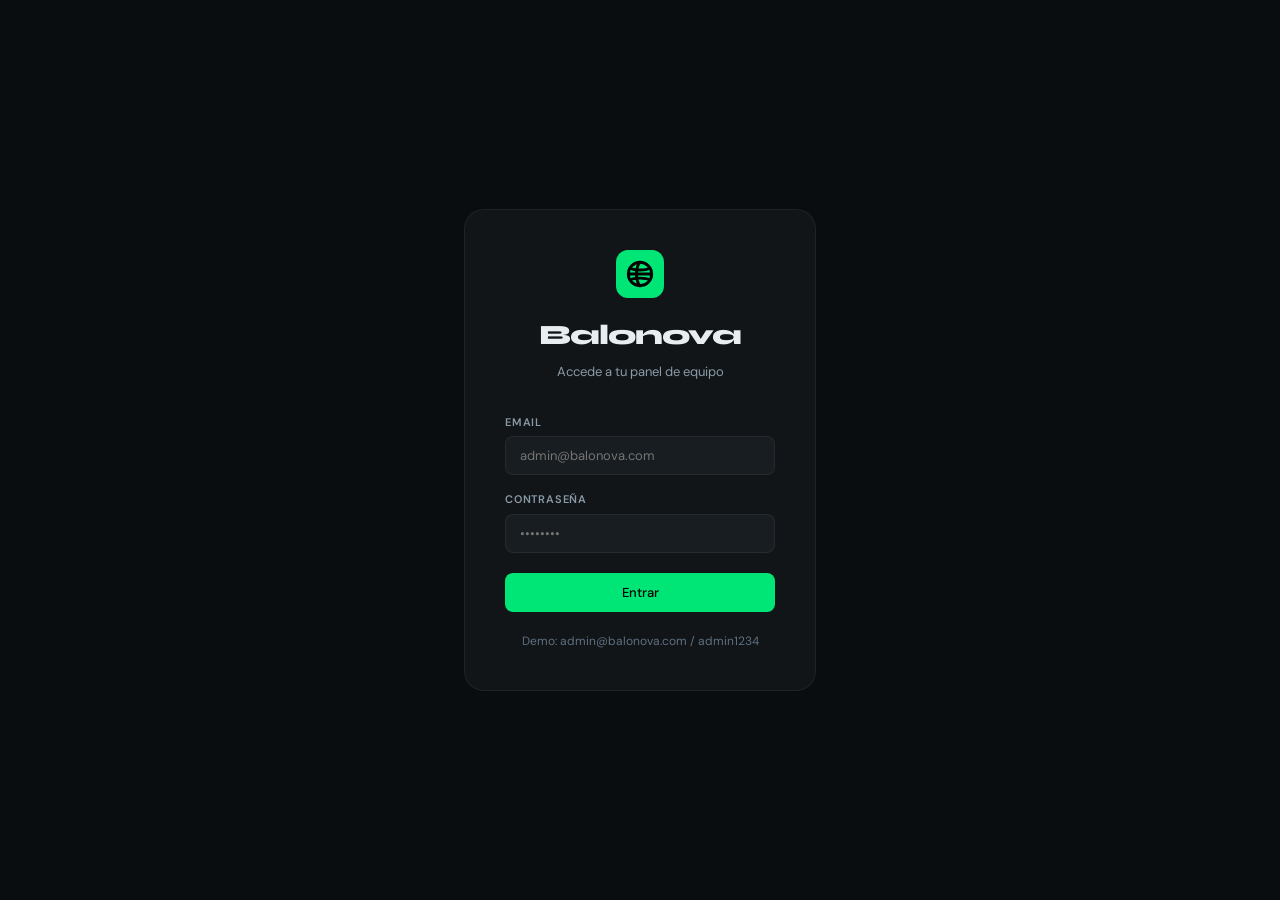
==== src/public/index.html @ 7b1c61cf "Inicial: estructura del proyecto Balonova" ====
<!DOCTYPE html>
<html lang="es">
<head>
    <meta charset="UTF-8">
    <meta name="viewport" content="width=device-width, initial-scale=1.0">
    <title>Acceso — Balonova</title>
    <link rel="preconnect" href="https://fonts.googleapis.com">
    <link href="https://fonts.googleapis.com/css2?family=DM+Sans:wght@300;400;500;600&family=Syne:wght@700;800&display=swap" rel="stylesheet">
    <link rel="stylesheet" href="css/main.css">
</head>
<body class="login-body">

  <div class="login-wrap">
    <div class="login-card">
      <div class="login-logo">
        <div class="logo-icon" style="width:48px;height:48px;margin:0 auto 16px;border-radius:12px">
          <svg viewBox="0 0 24 24" fill="none" stroke="#000" stroke-width="2.5" stroke-linecap="round" width="28" height="28">
            <circle cx="12" cy="12" r="10"/>
            <path d="M12 2 C8 6 8 18 12 22"/><path d="M2 12 H22"/>
            <path d="M4 7 C7 9 17 9 20 7"/><path d="M4 17 C7 15 17 15 20 17"/>
          </svg>
        </div>
        <div class="login-title">Balonova</div>
        <div class="login-sub">Accede a tu panel de equipo</div>
      </div>

      <!-- Zona donde el JS mostrará los errores -->
      <div id="login-error"></div>

      <!-- El formulario NO recarga la página: lo gestiona login.js con fetch -->
      <form id="login-form">
        <div class="form-group" style="margin-bottom:16px">
          <label class="form-label">Email</label>
          <input class="form-input" type="email" id="email" placeholder="admin@balonova.com" required>
        </div>
        <div class="form-group" style="margin-bottom:20px">
          <label class="form-label">Contraseña</label>
          <input class="form-input" type="password" id="password" placeholder="••••••••" required>
        </div>
        <button type="submit" class="btn btn-primary" style="width:100%;justify-content:center;padding:11px">
          Entrar
        </button>
      </form>

      <div style="text-align:center;margin-top:20px;font-size:12px;color:var(--muted)">
        Demo: admin@balonova.com / admin1234
      </div>
    </div>
  </div>

  <script src="js/api.js"></script>
  <script src="js/login.js"></script>
</body>
</html>
---- src/public/css/main.css ----
/* ============================================================
   main.css — Estilos globales de Balonova
   ============================================================ */

*, *::before, *::after { box-sizing: border-box; margin: 0; padding: 0; }

:root {
  --bg:        #0a0d0f;
  --surface:   #111518;
  --surface2:  #181d21;
  --surface3:  #1e252b;
  --border:    rgba(255,255,255,0.06);
  --accent:    #00e676;
  --accent2:   #00c853;
  --accent-dim: rgba(0,230,118,0.10);
  --text:      #e8edf0;
  --muted:     #607080;
  --muted2:    #8a9ba8;
  --win:       #00e676;
  --draw:      #ffd740;
  --loss:      #ff5252;
  --font-display: 'Syne', sans-serif;
  --font-body:    'DM Sans', sans-serif;
  --r:    12px;
  --r-lg: 20px;
}

html, body {
  height: 100%;
  background: var(--bg);
  color: var(--text);
  font-family: var(--font-body);
  font-size: 14px;
  line-height: 1.5;
}

a { text-decoration: none; color: inherit; }

/* ── Layout ── */
.shell { display: flex; height: 100vh; overflow: hidden; }

/* ── Sidebar ── */
.sidebar {
  width: 220px; min-width: 220px;
  background: var(--surface);
  border-right: 1px solid var(--border);
  display: flex; flex-direction: column;
}
.logo { padding: 28px 24px 24px; border-bottom: 1px solid var(--border); }
.logo-mark { display: flex; align-items: center; gap: 10px; }
.logo-icon {
  width: 32px; height: 32px; border-radius: 8px;
  background: var(--accent);
  display: flex; align-items: center; justify-content: center; flex-shrink: 0;
}
.logo-name { font-family: var(--font-display); font-size: 18px; font-weight: 800; letter-spacing: -0.5px; }
.logo-sub  { font-size: 11px; color: var(--muted); margin-top: 2px; letter-spacing: 0.5px; text-transform: uppercase; }

nav { padding: 16px 12px; flex: 1; }
.nav-item {
  display: flex; align-items: center; gap: 10px;
  padding: 9px 12px; border-radius: var(--r);
  cursor: pointer; transition: all 0.15s; color: var(--muted2);
  font-size: 13.5px; font-weight: 400;
  width: 100%; border: none; background: none;
  position: relative;
}
.nav-item:hover  { background: var(--surface2); color: var(--text); }
.nav-item.active { background: var(--accent-dim); color: var(--accent); font-weight: 500; }
.nav-item.active::before {
  content: ''; position: absolute; left: 0; top: 20%; bottom: 20%;
  width: 3px; border-radius: 0 3px 3px 0; background: var(--accent);
}
.nav-icon { display: flex; align-items: center; opacity: 0.7; width: 16px; height: 16px; }
.nav-item.active .nav-icon { opacity: 1; color: var(--accent); }

.sidebar-footer {
  padding: 16px 20px; border-top: 1px solid var(--border);
  display: flex; align-items: center; gap: 10px;
}
.avatar {
  width: 32px; height: 32px; border-radius: 50%;
  background: linear-gradient(135deg, #00c853, #1de9b6);
  display: flex; align-items: center; justify-content: center;
  font-weight: 700; font-size: 12px; color: #000; flex-shrink: 0;
}
.user-name { font-size: 13px; font-weight: 500; }
.user-role { font-size: 11px; color: var(--muted); }
.logout-btn { margin-left: auto; color: var(--muted); transition: color 0.15s; }
.logout-btn:hover { color: var(--loss); }

/* ── Main ── */
.main { flex: 1; display: flex; flex-direction: column; overflow: hidden; }

.topbar {
  padding: 20px 32px;
  display: flex; align-items: center; justify-content: space-between;
  border-bottom: 1px solid var(--border);
  background: var(--surface);
}
.topbar-title { font-family: var(--font-display); font-size: 22px; font-weight: 700; letter-spacing: -0.5px; }
.topbar-sub   { font-size: 13px; color: var(--muted2); margin-top: 2px; }
.topbar-actions { display: flex; gap: 10px; }

.content {
  flex: 1; overflow-y: auto; padding: 28px 32px;
}
.content::-webkit-scrollbar { width: 6px; }
.content::-webkit-scrollbar-thumb { background: var(--surface3); border-radius: 3px; }

/* ── Botones ── */
.btn {
  display: inline-flex; align-items: center; gap: 6px;
  padding: 8px 16px; border-radius: 8px; font-size: 13px; font-weight: 500;
  cursor: pointer; border: none; transition: all 0.15s; font-family: var(--font-body);
}
.btn-primary { background: var(--accent); color: #000; }
.btn-primary:hover { background: #33eb91; transform: translateY(-1px); }
.btn-ghost { background: var(--surface2); color: var(--text); border: 1px solid var(--border); }
.btn-ghost:hover { background: var(--surface3); }

/* ── Tarjetas estadísticas ── */
.stat-grid { display: grid; grid-template-columns: repeat(4, 1fr); gap: 16px; margin-bottom: 28px; }
.stat-card {
  background: var(--surface); border: 1px solid var(--border); border-radius: var(--r-lg);
  padding: 22px; transition: all 0.2s; position: relative; overflow: hidden;
}
.stat-card:hover { border-color: rgba(0,230,118,0.25); transform: translateY(-2px); }
.stat-label { font-size: 11px; font-weight: 600; letter-spacing: 1px; text-transform: uppercase; color: var(--muted); margin-bottom: 14px; display: flex; align-items: center; justify-content: space-between; }
.stat-icon  { width: 28px; height: 28px; border-radius: 8px; background: var(--accent-dim); display: flex; align-items: center; justify-content: center; }
.stat-value { font-family: var(--font-display); font-size: 36px; font-weight: 800; letter-spacing: -1px; line-height: 1; margin-bottom: 8px; }
.stat-delta.up { color: var(--accent); font-size: 12px; }
.stat-delta.neutral { color: var(--muted2); font-size: 12px; }

/* ── Dos columnas ── */
.two-col { display: grid; grid-template-columns: 1.4fr 1fr; gap: 20px; margin-bottom: 28px; }

/* ── Section header ── */
.section-header { display: flex; align-items: center; justify-content: space-between; margin-bottom: 16px; }
.section-title { font-family: var(--font-display); font-size: 15px; font-weight: 700; letter-spacing: -0.3px; }
.section-link { font-size: 12px; color: var(--muted2); transition: color 0.15s; }
.section-link:hover { color: var(--accent); }

/* ── Próximo partido ── */
.match-card, .results-card {
  background: var(--surface); border: 1px solid var(--border); border-radius: var(--r-lg); padding: 24px;
}
.next-match-badge {
  display: inline-flex; align-items: center; gap: 6px;
  background: rgba(0,230,118,0.12); color: var(--accent);
  font-size: 10px; font-weight: 700; letter-spacing: 1px; text-transform: uppercase;
  padding: 4px 10px; border-radius: 20px; margin-bottom: 20px;
  border: 1px solid rgba(0,230,118,0.2);
}
.next-match-badge::before {
  content: ''; width: 6px; height: 6px; border-radius: 50%;
  background: var(--accent); animation: pulse 2s infinite;
}
@keyframes pulse { 0%,100%{opacity:1} 50%{opacity:0.3} }
.match-vs { display: flex; align-items: center; justify-content: space-between; gap: 16px; margin-bottom: 24px; }
.match-team { text-align: center; }
.match-team-name { font-family: var(--font-display); font-size: 16px; font-weight: 700; }
.match-team-sub  { font-size: 11px; color: var(--muted); margin-top: 3px; }
.match-vs-badge  { background: var(--surface2); border: 1px solid var(--border); font-family: var(--font-display); font-size: 13px; font-weight: 700; padding: 8px 14px; border-radius: 8px; color: var(--muted2); }
.match-details   { display: grid; grid-template-columns: repeat(3, 1fr); gap: 12px; }
.match-detail    { background: var(--surface2); border-radius: 10px; padding: 12px; }
.match-detail-label { font-size: 10px; text-transform: uppercase; letter-spacing: 1px; color: var(--muted); margin-bottom: 5px; font-weight: 600; }
.match-detail-value { font-size: 13px; font-weight: 500; }

/* ── Resultados ── */
.result-item { display: flex; align-items: center; gap: 14px; padding: 12px 0; border-bottom: 1px solid var(--border); transition: padding 0.15s; }
.result-item:last-child { border-bottom: none; }
.result-item:hover { padding-left: 4px; }
.result-outcome { width: 6px; height: 6px; border-radius: 50%; flex-shrink: 0; }
.result-outcome.W { background: var(--win);  box-shadow: 0 0 6px var(--win); }
.result-outcome.D { background: var(--draw); box-shadow: 0 0 6px var(--draw); }
.result-outcome.L { background: var(--loss); box-shadow: 0 0 6px var(--loss); }
.result-info     { flex: 1; }
.result-opponent { font-size: 13px; font-weight: 500; }
.result-date     { font-size: 11px; color: var(--muted); margin-top: 2px; }
.result-score    { font-family: var(--font-display); font-size: 15px; font-weight: 700; }
.result-badge    { font-size: 10px; font-weight: 700; letter-spacing: 0.5px; padding: 3px 9px; border-radius: 20px; }
.result-badge.W  { background: rgba(0,230,118,0.12); color: var(--win); }
.result-badge.D  { background: rgba(255,215,64,0.12); color: var(--draw); }
.result-badge.L  { background: rgba(255,82,82,0.12);  color: var(--loss); }

/* ── Acciones rápidas ── */
.quick-actions { display: grid; grid-template-columns: repeat(3, 1fr); gap: 14px; margin-bottom: 28px; }
.action-card {
  background: var(--surface); border: 1px solid var(--border); border-radius: var(--r-lg);
  padding: 20px; cursor: pointer; transition: all 0.2s; display: flex; align-items: center; gap: 14px;
}
.action-card:hover { border-color: rgba(0,230,118,0.3); background: var(--surface2); transform: translateY(-2px); }
.action-icon  { width: 40px; height: 40px; border-radius: 10px; background: var(--accent-dim); display: flex; align-items: center; justify-content: center; flex-shrink: 0; color: var(--accent); }
.action-label { font-size: 13px; font-weight: 500; }
.action-sub   { font-size: 11px; color: var(--muted); margin-top: 3px; }

/* ── Tablas ── */
.table-card { background: var(--surface); border: 1px solid var(--border); border-radius: var(--r-lg); overflow: hidden; }
table { width: 100%; border-collapse: collapse; }
thead th { padding: 13px 18px; text-align: left; font-size: 10px; font-weight: 600; letter-spacing: 1px; text-transform: uppercase; color: var(--muted); background: var(--surface2); border-bottom: 1px solid var(--border); }
tbody tr { border-bottom: 1px solid var(--border); transition: background 0.15s; }
tbody tr:last-child { border-bottom: none; }
tbody tr:hover { background: var(--surface2); }
td { padding: 14px 18px; font-size: 13px; }
.player-cell { display: flex; align-items: center; gap: 12px; }
.player-avatar { width: 32px; height: 32px; border-radius: 50%; display: flex; align-items: center; justify-content: center; font-size: 12px; font-weight: 700; flex-shrink: 0; color: #000; }
.dorsal { font-family: var(--font-display); font-weight: 700; color: var(--muted2); }
.pos-badge { font-size: 10px; font-weight: 600; padding: 2px 8px; border-radius: 20px; }
.pos-Po { background: rgba(0,230,118,0.12); color: var(--win); }
.pos-Ex { background: rgba(0,196,255,0.12); color: #00c4ff; }
.pos-La { background: rgba(255,215,64,0.12); color: var(--draw); }
.pos-Pi { background: rgba(255,82,82,0.12);  color: var(--loss); }
.pos-Ce { background: rgba(180,0,255,0.12);  color: #c77dff; }
.status-dot { width: 7px; height: 7px; border-radius: 50%; }
.status-dot.ok     { background: var(--win); }
.status-dot.lesion { background: var(--loss); }
.status-dot.duda   { background: var(--draw); }

/* ── Partidos ── */
.partidos-list { display: flex; flex-direction: column; gap: 12px; }
.partido-card {
  background: var(--surface); border: 1px solid var(--border); border-radius: var(--r-lg);
  padding: 20px 24px; display: flex; align-items: center; gap: 20px;
  transition: all 0.2s;
}
.partido-card:hover { border-color: rgba(0,230,118,0.25); transform: translateX(4px); }
.partido-date-block { text-align: center; min-width: 50px; }
.partido-day   { font-family: var(--font-display); font-size: 24px; font-weight: 800; line-height: 1; }
.partido-month { font-size: 10px; text-transform: uppercase; letter-spacing: 1px; color: var(--muted); font-weight: 600; }
.partido-sep   { width: 1px; height: 40px; background: var(--border); }
.partido-info  { flex: 1; }
.partido-rival { font-size: 14px; font-weight: 500; }
.partido-meta  { font-size: 11px; color: var(--muted2); margin-top: 3px; }
.partido-score { font-family: var(--font-display); font-size: 20px; font-weight: 800; min-width: 80px; text-align: center; }
.partido-score.pending { font-size: 13px; color: var(--muted); font-family: var(--font-body); font-weight: 400; }
.partido-type { font-size: 10px; font-weight: 600; padding: 3px 10px; border-radius: 20px; text-transform: uppercase; letter-spacing: 0.5px; }
.partido-type.liga    { background: rgba(0,196,255,0.12); color: #00c4ff; }
.partido-type.copa    { background: rgba(255,215,64,0.12); color: var(--draw); }
.partido-type.amistoso { background: rgba(255,255,255,0.06); color: var(--muted2); }

/* ── Formularios ── */
.form-card { background: var(--surface); border: 1px solid var(--border); border-radius: var(--r-lg); padding: 32px; max-width: 720px; }
.form-title { font-family: var(--font-display); font-size: 18px; font-weight: 700; margin-bottom: 28px; }
.form-group { display: flex; flex-direction: column; gap: 6px; flex: 1; }
.form-row   { display: flex; gap: 16px; margin-bottom: 16px; }
.form-label { font-size: 11px; font-weight: 600; letter-spacing: 0.8px; text-transform: uppercase; color: var(--muted2); }
.form-input {
  background: var(--surface2); border: 1px solid var(--border); border-radius: 8px;
  padding: 10px 14px; color: var(--text); font-family: var(--font-body); font-size: 13px;
  transition: border-color 0.15s; width: 100%;
}
.form-input:focus { outline: none; border-color: var(--accent); }
.form-input option { background: var(--surface2); }

.gol-row { display: flex; align-items: center; gap: 10px; margin-bottom: 10px; }

/* ── Stats ── */
.stats-grid { display: grid; grid-template-columns: 1fr 1fr; gap: 20px; margin-bottom: 28px; }
.chart-card { background: var(--surface); border: 1px solid var(--border); border-radius: var(--r-lg); padding: 24px; }
.mini-bar   { display: flex; align-items: flex-end; gap: 5px; height: 100px; }
.bar-col    { flex: 1; display: flex; flex-direction: column; align-items: center; gap: 5px; }
.bar        { border-radius: 4px 4px 0 0; background: var(--accent-dim); border: 1px solid rgba(0,230,118,0.2); width: 100%; transition: background 0.2s; }
.bar:hover  { background: var(--accent); }
.bar-label  { font-size: 10px; color: var(--muted); }
.bar-val    { font-size: 10px; color: var(--muted2); }
.balance-list { display: flex; flex-direction: column; gap: 16px; }
.balance-row  { display: flex; align-items: center; gap: 12px; font-size: 13px; }
.balance-label { width: 75px; color: var(--muted2); flex-shrink: 0; }
.balance-track { flex: 1; height: 12px; background: var(--surface3); border-radius: 6px; overflow: hidden; }
.balance-fill  { height: 100%; border-radius: 6px; }
.balance-num   { width: 24px; text-align: right; font-weight: 600; flex-shrink: 0; }

/* ── Alertas ── */
.alert { padding: 12px 16px; border-radius: 8px; margin-bottom: 20px; font-size: 13px; }
.alert-ok    { background: rgba(0,230,118,0.1); color: var(--win);  border: 1px solid rgba(0,230,118,0.2); }
.alert-error { background: rgba(255,82,82,0.1); color: var(--loss); border: 1px solid rgba(255,82,82,0.2); }

/* ── Login ── */
.login-body { display: flex; align-items: center; justify-content: center; }
.login-wrap { width: 100%; max-width: 400px; padding: 24px; }
.login-card { background: var(--surface); border: 1px solid var(--border); border-radius: var(--r-lg); padding: 40px; }
.login-logo { text-align: center; margin-bottom: 32px; }
.login-title { font-family: var(--font-display); font-size: 28px; font-weight: 800; letter-spacing: -1px; }
.login-sub   { font-size: 13px; color: var(--muted2); margin-top: 6px; }
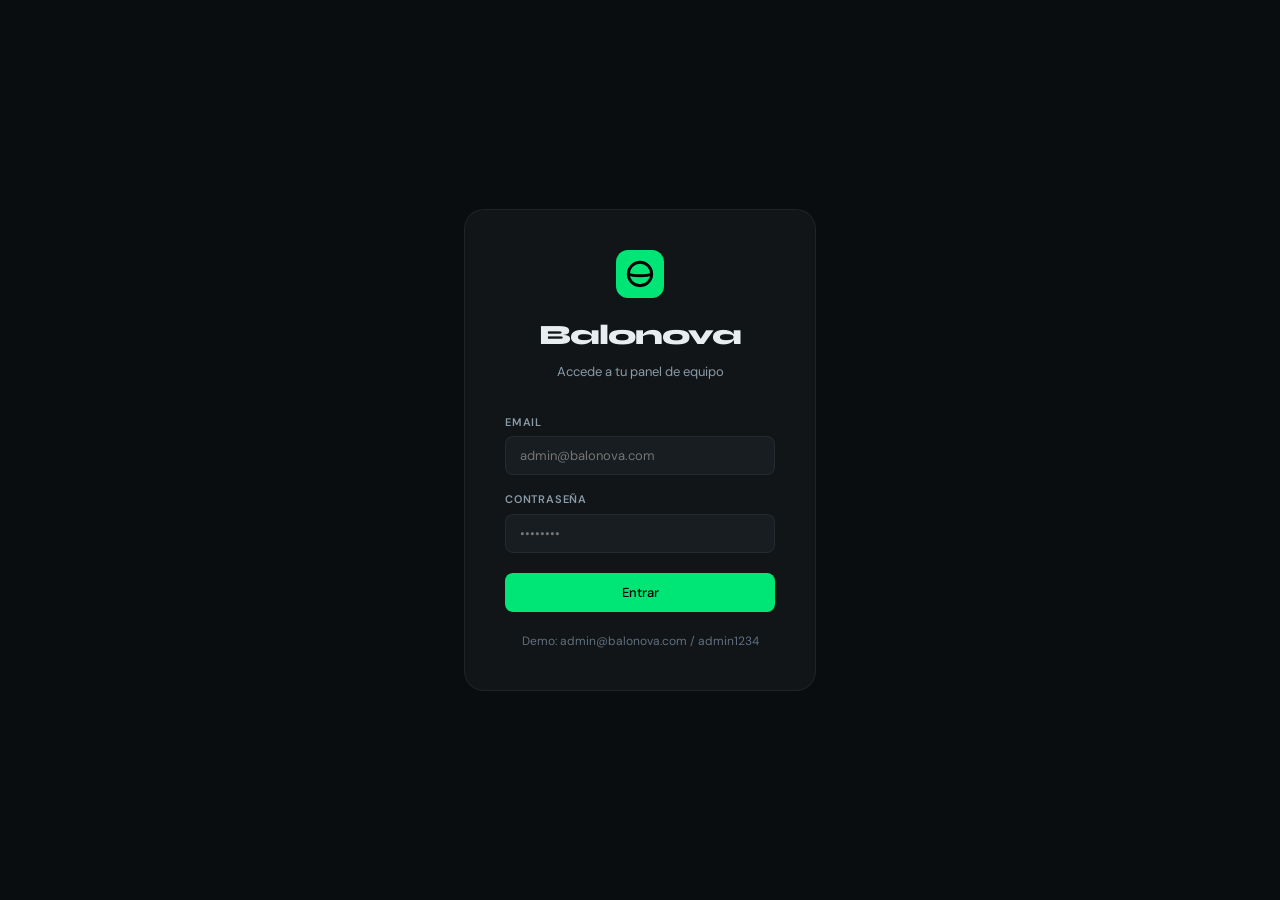
==== commit f1232371: "commit del proyecto" ====
--- a/src/public/index.html
+++ b/src/public/index.html
@@ -14,10 +14,9 @@
     <div class="login-card">
       <div class="login-logo">
         <div class="logo-icon" style="width:48px;height:48px;margin:0 auto 16px;border-radius:12px">
-          <svg viewBox="0 0 24 24" fill="none" stroke="#000" stroke-width="2.5" stroke-linecap="round" width="28" height="28">
+          <svg viewBox="0 0 24 24" fill="none" stroke="#000" stroke-width="2.5" stroke-linecap="round" stroke-linejoin="round" width="28" height="28">
             <circle cx="12" cy="12" r="10"/>
-            <path d="M12 2 C8 6 8 18 12 22"/><path d="M2 12 H22"/>
-            <path d="M4 7 C7 9 17 9 20 7"/><path d="M4 17 C7 15 17 15 20 17"/>
+            <path d="M2 12 C6 14 18 14 22 12"/>
           </svg>
         </div>
         <div class="login-title">Balonova</div>
--- a/src/public/css/main.css
+++ b/src/public/css/main.css
@@ -140,6 +140,8 @@
 .section-title { font-family: var(--font-display); font-size: 15px; font-weight: 700; letter-spacing: -0.3px; }
 .section-link { font-size: 12px; color: var(--muted2); transition: color 0.15s; }
 .section-link:hover { color: var(--accent); }
+.ver-todos-btn { font-size: 12px; color: var(--muted2); background: none; border: none; cursor: pointer; padding: 0; transition: color 0.15s; }
+.ver-todos-btn:hover { color: var(--accent); }
 
 /* ── Próximo partido ── */
 .match-card, .results-card {
@@ -185,7 +187,8 @@
 .result-badge.L  { background: rgba(255,82,82,0.12);  color: var(--loss); }
 
 /* ── Acciones rápidas ── */
-.quick-actions { display: grid; grid-template-columns: repeat(3, 1fr); gap: 14px; margin-bottom: 28px; }
+/* auto-fit: el grid se adapta solo a 3 o 4 tarjetas según el rol del usuario */
+.quick-actions { display: grid; grid-template-columns: repeat(auto-fit, minmax(200px, 1fr)); gap: 14px; margin-bottom: 28px; }
 .action-card {
   background: var(--surface); border: 1px solid var(--border); border-radius: var(--r-lg);
   padding: 20px; cursor: pointer; transition: all 0.2s; display: flex; align-items: center; gap: 14px;
@@ -283,3 +286,136 @@
 .login-logo { text-align: center; margin-bottom: 32px; }
 .login-title { font-family: var(--font-display); font-size: 28px; font-weight: 800; letter-spacing: -1px; }
 .login-sub   { font-size: 13px; color: var(--muted2); margin-top: 6px; }
+
+/* ============================================================
+   RESPONSIVE
+   ------------------------------------------------------------
+   Tres breakpoints:
+     - Tablet (≤ 1024px): sidebar más estrecho, grids a 2 columnas
+     - Tablet/móvil (≤ 768px): sidebar pasa a barra superior horizontal
+     - Móvil (≤ 480px): tipografía y paddings más compactos
+   ============================================================ */
+
+/* ── Tablet (hasta 1024 px) ─────────────────────────────────── */
+@media (max-width: 1024px) {
+  .sidebar       { width: 190px; min-width: 190px; }
+  .topbar        { padding: 18px 22px; }
+  .content       { padding: 22px; }
+  .stat-grid     { grid-template-columns: repeat(2, 1fr); }
+  .stats-grid    { grid-template-columns: 1fr; }
+  .two-col       { grid-template-columns: 1fr; }
+  .quick-actions { grid-template-columns: repeat(2, 1fr); }
+  .form-card     { padding: 26px; max-width: 100%; }
+}
+
+/* ── Tablet pequeña y móvil (hasta 768 px) ──────────────────── */
+@media (max-width: 768px) {
+  /* El layout deja de ser horizontal y la sidebar se convierte
+     en una barra superior con la navegación desplazable. */
+  .shell {
+    flex-direction: column;
+    height: auto;
+    min-height: 100vh;
+    overflow: visible;
+  }
+  .sidebar {
+    width: 100%; min-width: 0;
+    flex-direction: row; align-items: center;
+    border-right: none;
+    border-bottom: 1px solid var(--border);
+    position: sticky; top: 0; z-index: 10;
+  }
+  .logo {
+    padding: 12px 16px;
+    border-bottom: none;
+    border-right: 1px solid var(--border);
+    flex-shrink: 0;
+  }
+  .logo-sub { display: none; }
+
+  nav {
+    padding: 8px;
+    display: flex;
+    gap: 4px;
+    overflow-x: auto;
+    flex: 1;
+    scrollbar-width: thin;
+  }
+  nav::-webkit-scrollbar { height: 4px; }
+  nav::-webkit-scrollbar-thumb { background: var(--surface3); border-radius: 2px; }
+  .nav-item {
+    padding: 8px 12px;
+    white-space: nowrap;
+    width: auto;
+    font-size: 12.5px;
+  }
+  .nav-item.active::before { display: none; }
+
+  .sidebar-footer {
+    padding: 8px 12px;
+    border-top: none;
+    border-left: 1px solid var(--border);
+    flex-shrink: 0;
+  }
+  .user-name, .user-role { display: none; }
+
+  .main    { overflow: visible; }
+  .content { overflow-y: visible; padding: 18px; }
+
+  .topbar {
+    padding: 14px 18px;
+    flex-wrap: wrap;
+    gap: 12px;
+  }
+  .topbar-title { font-size: 19px; }
+  .topbar-actions { width: 100%; }
+  .topbar-actions .btn {
+    width: 100%;
+    justify-content: center;
+  }
+
+  /* Tarjetas y rejillas */
+  .stat-grid     { grid-template-columns: repeat(2, 1fr); gap: 12px; margin-bottom: 20px; }
+  .stat-card     { padding: 16px; }
+  .stat-value    { font-size: 28px; }
+  .quick-actions { grid-template-columns: 1fr; gap: 10px; }
+  .match-details { grid-template-columns: 1fr; }
+
+  /* Partidos: la tarjeta se reorganiza en dos filas */
+  .partido-card {
+    flex-wrap: wrap;
+    padding: 16px;
+    gap: 12px;
+  }
+  .partido-sep  { display: none; }
+  .partido-info { flex: 1 1 100%; order: 3; }
+
+  /* Tablas: scroll horizontal en lugar de romper el layout */
+  .table-card { overflow-x: auto; }
+  table       { min-width: 520px; }
+  thead th, td { padding: 11px 14px; font-size: 12.5px; }
+
+  /* Formularios: campos a una columna y botones de acción a lo ancho */
+  .form-card  { padding: 22px; }
+  .form-row   { flex-direction: column; gap: 14px; margin-bottom: 14px; }
+  .form-title { font-size: 16px; margin-bottom: 20px; }
+}
+
+/* ── Móvil pequeño (hasta 480 px) ───────────────────────────── */
+@media (max-width: 480px) {
+  .topbar       { padding: 12px 14px; }
+  .topbar-title { font-size: 17px; }
+  .topbar-sub   { font-size: 12px; }
+  .content      { padding: 14px; }
+
+  .stat-grid    { grid-template-columns: 1fr; }
+  .stat-card    { padding: 14px; }
+  .stat-value   { font-size: 24px; }
+
+  .form-card    { padding: 18px; }
+  .login-card   { padding: 28px 22px; }
+  .login-wrap   { padding: 16px; }
+
+  /* Avatar del usuario en la barra: ocultar logo-name para ganar sitio */
+  .logo-name { font-size: 16px; }
+}
